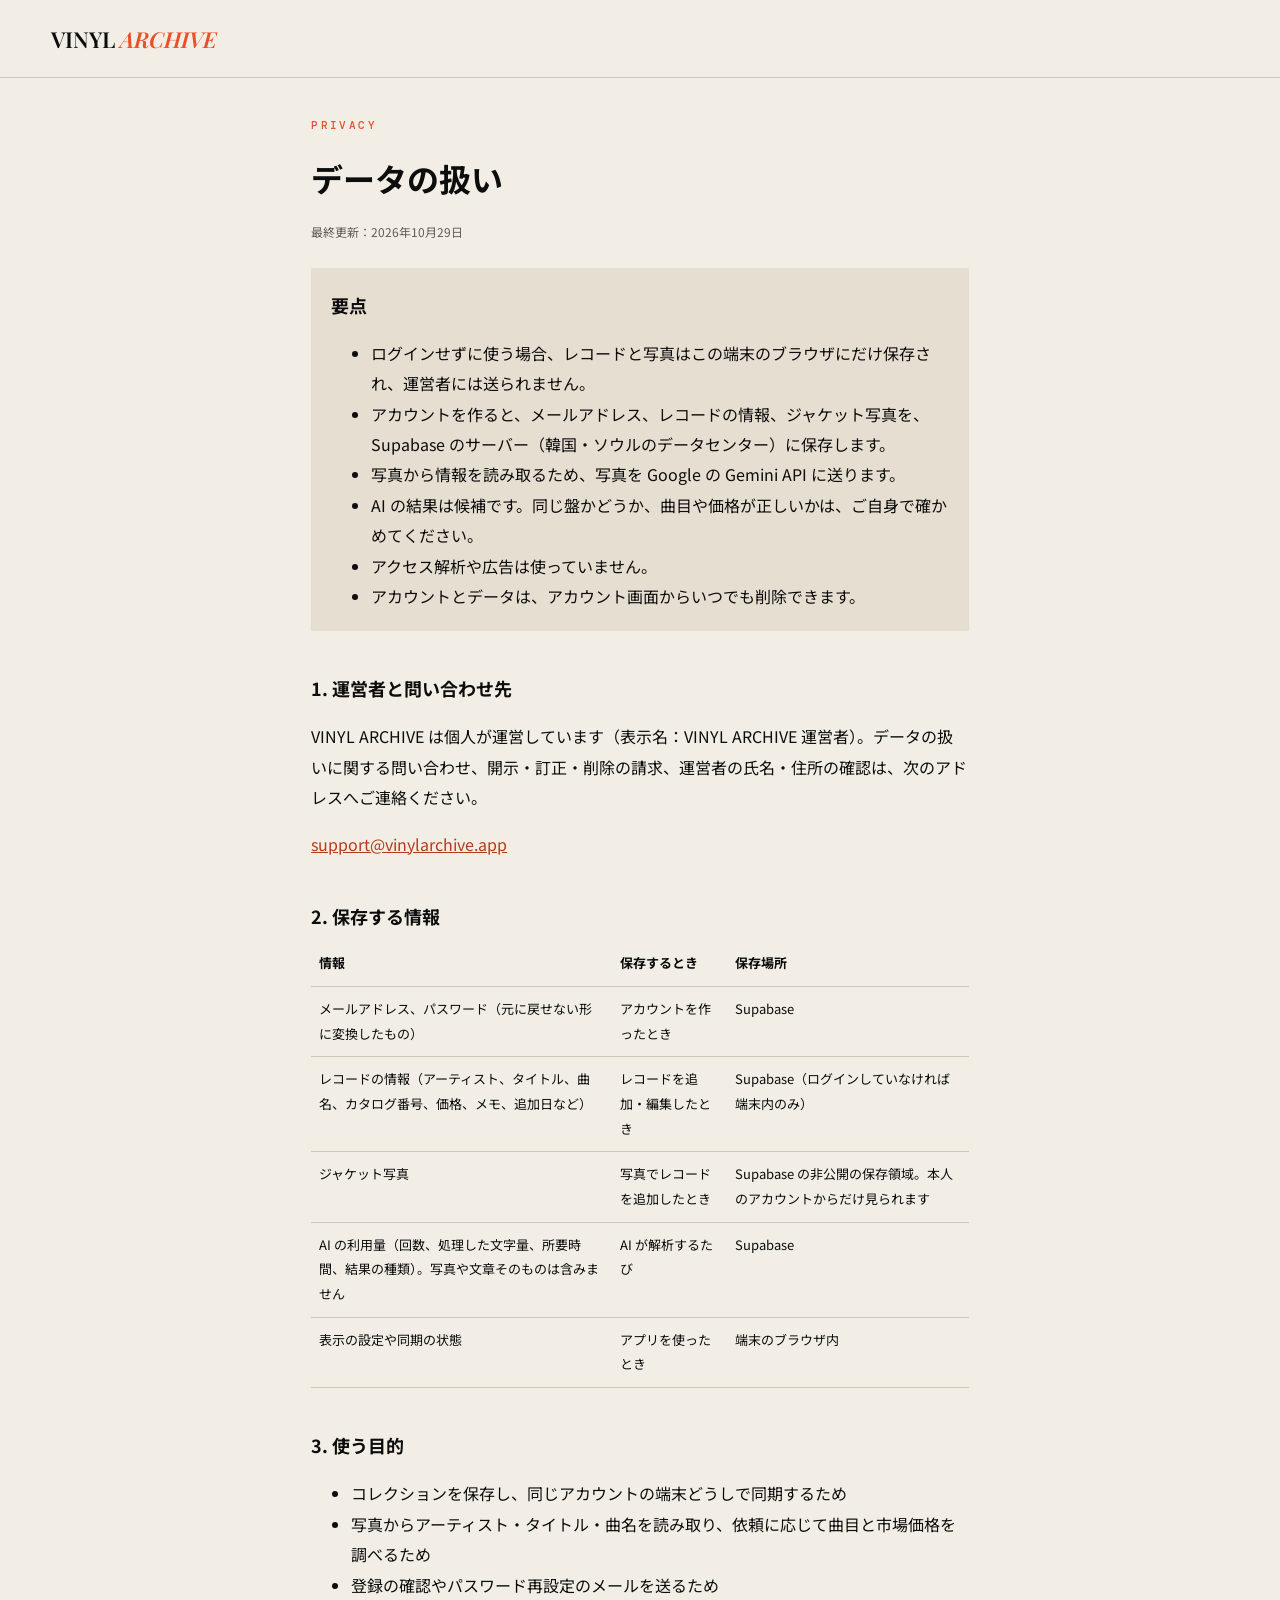
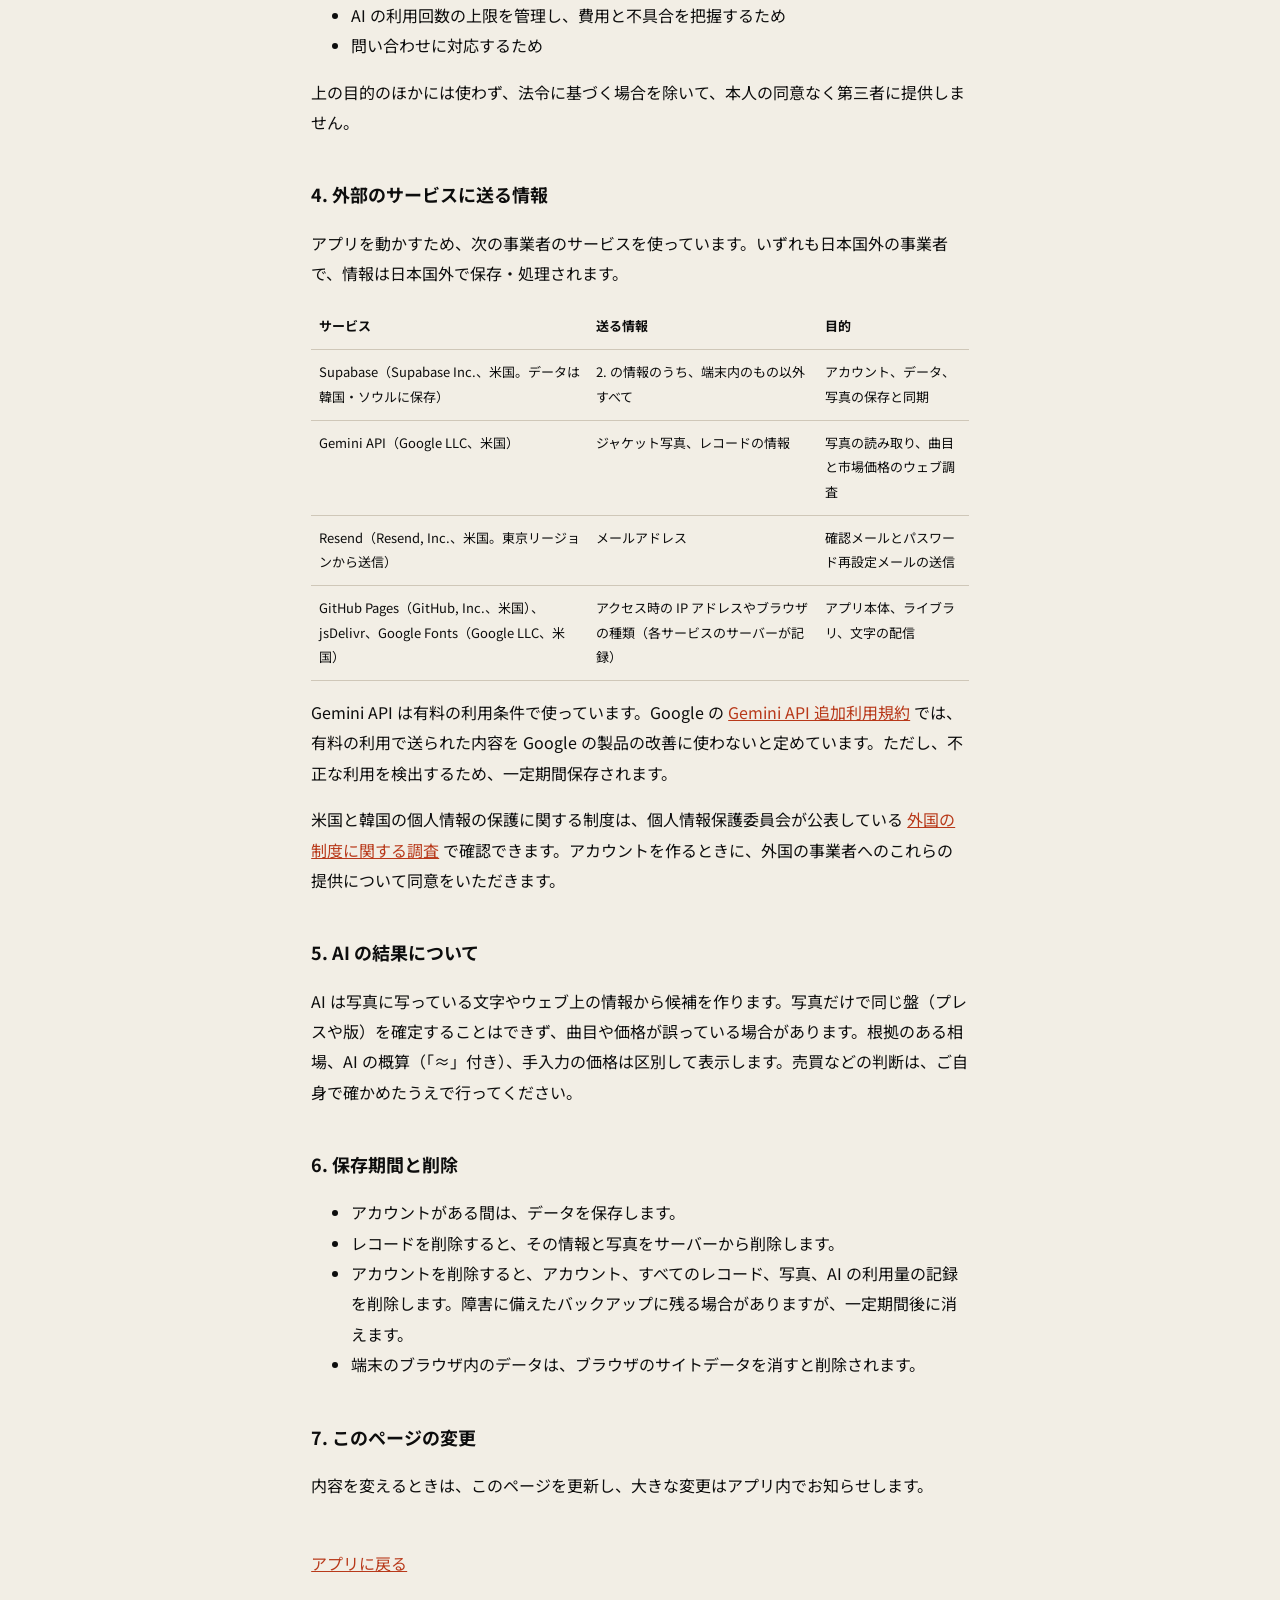
==== privacy.html @ a981f34a "データの扱いのページと、登録時の同意欄を追加（R3） - privacy.html：保存する情報、目的、外部サービス（Supabase＝ソウル、   Gemini API、Resend、GitHub " ====
<!doctype html>
<html lang="ja">
  <head>
    <meta charset="utf-8" />
    <meta name="viewport" content="width=device-width,initial-scale=1" />
    <meta name="theme-color" content="#0c0c0c" />
    <title>データの扱い | VINYL ARCHIVE</title>
    <meta name="description" content="VINYL ARCHIVE が保存・送信するデータと、その目的・送信先・削除方法の説明。" />
    <link rel="preconnect" href="https://fonts.googleapis.com" />
    <link rel="preconnect" href="https://fonts.gstatic.com" crossorigin />
    <link
      href="https://fonts.googleapis.com/css2?family=DM+Mono:wght@300;400;500&family=Noto+Sans+JP:wght@400;500;700&family=Playfair+Display:ital,wght@0,600;1,500&display=swap"
      rel="stylesheet"
    />
    <link rel="stylesheet" href="styles.css" />
  </head>
  <body>
    <header class="topbar">
      <a class="brand" href="./">VINYL<span>ARCHIVE</span></a>
    </header>
    <main class="doc-page">
      <p class="eyebrow">PRIVACY</p>
      <h1>データの扱い</h1>
      <p class="doc-updated">最終更新：2026年10月29日</p>

      <section class="doc-summary" aria-label="要点">
        <h2>要点</h2>
        <ul>
          <li>ログインせずに使う場合、レコードと写真はこの端末のブラウザにだけ保存され、運営者には送られません。</li>
          <li>アカウントを作ると、メールアドレス、レコードの情報、ジャケット写真を、Supabase のサーバー（韓国・ソウルのデータセンター）に保存します。</li>
          <li>写真から情報を読み取るため、写真を Google の Gemini API に送ります。</li>
          <li>AI の結果は候補です。同じ盤かどうか、曲目や価格が正しいかは、ご自身で確かめてください。</li>
          <li>アクセス解析や広告は使っていません。</li>
          <li>アカウントとデータは、アカウント画面からいつでも削除できます。</li>
        </ul>
      </section>

      <h2>1. 運営者と問い合わせ先</h2>
      <p>
        VINYL ARCHIVE は個人が運営しています（表示名：VINYL ARCHIVE 運営者）。データの扱いに関する問い合わせ、開示・訂正・削除の請求、運営者の氏名・住所の確認は、次のアドレスへご連絡ください。
      </p>
      <p><a href="mailto:support@vinylarchive.app">support@vinylarchive.app</a></p>

      <h2>2. 保存する情報</h2>
      <div class="doc-table">
        <table>
          <thead>
            <tr><th scope="col">情報</th><th scope="col">保存するとき</th><th scope="col">保存場所</th></tr>
          </thead>
          <tbody>
            <tr><td>メールアドレス、パスワード（元に戻せない形に変換したもの）</td><td>アカウントを作ったとき</td><td>Supabase</td></tr>
            <tr><td>レコードの情報（アーティスト、タイトル、曲名、カタログ番号、価格、メモ、追加日など）</td><td>レコードを追加・編集したとき</td><td>Supabase（ログインしていなければ端末内のみ）</td></tr>
            <tr><td>ジャケット写真</td><td>写真でレコードを追加したとき</td><td>Supabase の非公開の保存領域。本人のアカウントからだけ見られます</td></tr>
            <tr><td>AI の利用量（回数、処理した文字量、所要時間、結果の種類）。写真や文章そのものは含みません</td><td>AI が解析するたび</td><td>Supabase</td></tr>
            <tr><td>表示の設定や同期の状態</td><td>アプリを使ったとき</td><td>端末のブラウザ内</td></tr>
          </tbody>
        </table>
      </div>

      <h2>3. 使う目的</h2>
      <ul>
        <li>コレクションを保存し、同じアカウントの端末どうしで同期するため</li>
        <li>写真からアーティスト・タイトル・曲名を読み取り、依頼に応じて曲目と市場価格を調べるため</li>
        <li>登録の確認やパスワード再設定のメールを送るため</li>
        <li>AI の利用回数の上限を管理し、費用と不具合を把握するため</li>
        <li>問い合わせに対応するため</li>
      </ul>
      <p>上の目的のほかには使わず、法令に基づく場合を除いて、本人の同意なく第三者に提供しません。</p>

      <h2>4. 外部のサービスに送る情報</h2>
      <p>アプリを動かすため、次の事業者のサービスを使っています。いずれも日本国外の事業者で、情報は日本国外で保存・処理されます。</p>
      <div class="doc-table">
        <table>
          <thead>
            <tr><th scope="col">サービス</th><th scope="col">送る情報</th><th scope="col">目的</th></tr>
          </thead>
          <tbody>
            <tr><td>Supabase（Supabase Inc.、米国。データは韓国・ソウルに保存）</td><td>2. の情報のうち、端末内のもの以外すべて</td><td>アカウント、データ、写真の保存と同期</td></tr>
            <tr><td>Gemini API（Google LLC、米国）</td><td>ジャケット写真、レコードの情報</td><td>写真の読み取り、曲目と市場価格のウェブ調査</td></tr>
            <tr><td>Resend（Resend, Inc.、米国。東京リージョンから送信）</td><td>メールアドレス</td><td>確認メールとパスワード再設定メールの送信</td></tr>
            <tr><td>GitHub Pages（GitHub, Inc.、米国）、jsDelivr、Google Fonts（Google LLC、米国）</td><td>アクセス時の IP アドレスやブラウザの種類（各サービスのサーバーが記録）</td><td>アプリ本体、ライブラリ、文字の配信</td></tr>
          </tbody>
        </table>
      </div>
      <p>
        Gemini API は有料の利用条件で使っています。Google の
        <a href="https://ai.google.dev/gemini-api/terms" target="_blank" rel="noopener">Gemini API 追加利用規約</a>
        では、有料の利用で送られた内容を Google の製品の改善に使わないと定めています。ただし、不正な利用を検出するため、一定期間保存されます。
      </p>
      <p>
        米国と韓国の個人情報の保護に関する制度は、個人情報保護委員会が公表している
        <a href="https://www.ppc.go.jp/" target="_blank" rel="noopener">外国の制度に関する調査</a>
        で確認できます。アカウントを作るときに、外国の事業者へのこれらの提供について同意をいただきます。
      </p>

      <h2>5. AI の結果について</h2>
      <p>
        AI は写真に写っている文字やウェブ上の情報から候補を作ります。写真だけで同じ盤（プレスや版）を確定することはできず、曲目や価格が誤っている場合があります。根拠のある相場、AI の概算（「≈」付き）、手入力の価格は区別して表示します。売買などの判断は、ご自身で確かめたうえで行ってください。
      </p>

      <h2>6. 保存期間と削除</h2>
      <ul>
        <li>アカウントがある間は、データを保存します。</li>
        <li>レコードを削除すると、その情報と写真をサーバーから削除します。</li>
        <li>アカウントを削除すると、アカウント、すべてのレコード、写真、AI の利用量の記録を削除します。障害に備えたバックアップに残る場合がありますが、一定期間後に消えます。</li>
        <li>端末のブラウザ内のデータは、ブラウザのサイトデータを消すと削除されます。</li>
      </ul>

      <h2>7. このページの変更</h2>
      <p>内容を変えるときは、このページを更新し、大きな変更はアプリ内でお知らせします。</p>

      <p class="doc-back"><a href="./">アプリに戻る</a></p>
    </main>
  </body>
</html>
---- styles.css ----
/* ---- Layout, header, collection grid, dialogs ---- */
:root {
  --ink: #0d0d0d;
  --paper: #f2eee5;
  --cream: #e6dfd1;
  --orange: #e94f28;
  --muted: #635e55;
  --line: #cfc7b8;
  --green: #1f6b50;
  /* Status colors: orange text is darkened to stay readable on paper. */
  --orange-ink: #b8391a;
  --red: #a3261b;
}
* {
  box-sizing: border-box;
}
html {
  scroll-behavior: smooth;
}
/* Keyboard focus is always visible; text inputs show it with their underline instead. */
:focus-visible {
  outline: 2px solid var(--orange);
  outline-offset: 2px;
}
body {
  margin: 0;
  background: var(--paper);
  color: var(--ink);
  font-family: "Noto Sans JP",sans-serif;
}
.topbar {
  height: 78px;
  border-bottom: 1px solid var(--line);
  display: flex;
  align-items: center;
  justify-content: space-between;
  padding: 0 4vw;
  position: sticky;
  top: 0;
  background: rgba(242,238,229,.94);
  backdrop-filter: blur(12px);
  z-index: 10;
}
.brand {
  color: var(--ink);
  text-decoration: none;
  font: 600 22px "Playfair Display";
}
.brand span {
  font-style: italic;
  color: var(--orange);
  margin-left: 5px;
}
.top-actions {
  display: flex;
  gap: 10px;
}
.icon-btn,
.add-btn,
.secondary {
  border: 0;
  cursor: pointer;
}
.icon-btn {
  width: 40px;
  background: transparent;
  border: 1px solid var(--line);
}
.add-btn {
  background: var(--ink);
  color: #fff;
  padding: 13px 18px;
  font: 500 12px "DM Mono";
  letter-spacing: .04em;
}
.add-btn:hover {
  background: var(--orange);
}
main {
  max-width: 1440px;
  margin: auto;
  padding: 0 4vw 80px;
}
.eyebrow {
  font: 500 11px "DM Mono";
  letter-spacing: .22em;
  color: var(--orange);
  margin: 0 0 16px;
}
.stats {
  display: grid;
  grid-template-columns: repeat(4,1fr);
  border-bottom: 1px solid var(--line);
  padding-top: 24px;
}
.stat {
  padding: 28px 22px;
  border-right: 1px solid var(--line);
}
.stat:last-child {
  border: 0;
}
.stat strong {
  font: 600 28px "Playfair Display";
  display: block;
}
.stat-action {
  display: block;
  margin-top: 12px;
  padding: 8px 12px;
  border: 1px solid var(--orange);
  background: transparent;
  color: var(--ink);
  font: 500 12px "Noto Sans JP";
  cursor: pointer;
}
.stat-action:hover {
  background: var(--orange);
  color: #fff;
}
.stat-progress {
  display: block;
  margin-top: 12px;
  color: var(--orange);
  font: 500 11px "DM Mono";
}
.stat span {
  font: 11px "DM Mono";
  letter-spacing: .12em;
  color: var(--muted);
}
section {
  padding-top: 60px;
}
.section-head {
  display: flex;
  justify-content: space-between;
  align-items: end;
  margin-bottom: 24px;
}
.section-head h2 {
  font: 600 36px "Playfair Display";
  margin: 0;
}
.tools {
  display: flex;
  gap: 10px;
}
.search {
  display: flex;
  gap: 8px;
  align-items: center;
  border-bottom: 1px solid var(--ink);
  padding: 9px 4px;
}
.search input {
  border: 0;
  background: transparent;
  outline: 0;
  width: 240px;
  font-family: inherit;
}
select {
  font-family: inherit;
}
.tools select,
.sort-direction {
  background: transparent;
  border: 1px solid var(--line);
  padding: 8px;
}
.sort-direction {
  color: var(--ink);
  font: 12px "Noto Sans JP";
  white-space: nowrap;
  cursor: pointer;
}
.genre-row {
  display: flex;
  gap: 8px;
  flex-wrap: wrap;
  margin-bottom: 25px;
}
.chip {
  border: 1px solid var(--line);
  background: transparent;
  padding: 7px 12px;
  border-radius: 20px;
  font: 11px "DM Mono";
  cursor: pointer;
}
.chip.active {
  background: var(--orange);
  border-color: var(--orange);
  color: #fff;
}
.grid {
  display: grid;
  grid-template-columns: repeat(4,1fr);
  gap: 28px 18px;
}
.card {
  cursor: pointer;
}
.cover {
  aspect-ratio: 1;
  background: #ddd;
  overflow: hidden;
  position: relative;
}
.cover img {
  width: 100%;
  height: 100%;
  object-fit: cover;
  display: block;
  transition: .3s;
}
.card:hover .cover img {
  transform: scale(1.025);
}
.condition {
  position: absolute;
  right: 8px;
  top: 8px;
  background: var(--paper);
  font: 11px "DM Mono";
  padding: 5px 7px;
}
.card-meta {
  padding: 12px 1px;
}
.card-meta h3 {
  font: 600 20px "Playfair Display";
  margin: 2px 0 4px;
}
.card-meta p {
  font-size: 12px;
  color: var(--muted);
  margin: 0;
}
.price-row {
  display: flex;
  justify-content: space-between;
  margin-top: 12px;
  padding-top: 10px;
  border-top: 1px solid var(--line);
  font: 11px "DM Mono";
}
.price-row b {
  color: var(--ink);
}
.empty {
  text-align: center;
  padding: 80px 20px;
  border: 1px dashed var(--line);
}
.empty-disc {
  width: 70px;
  height: 70px;
  border-radius: 50%;
  background: #171717;
  margin: auto;
  box-shadow: inset 0 0 0 26px #292929;
}
.hidden {
  display: none!important;
}
/* A name the AI has not read yet, or could not find. */
.unknown-name {
  color: var(--muted);
}
dialog {
  border: 0;
  padding: 0;
  background: var(--paper);
  color: var(--ink);
  width: min(760px,94vw);
  max-height: 92vh;
  box-shadow: 0 30px 100px #0008;
}
dialog::backdrop {
  background: #15120dcc;
  backdrop-filter: blur(4px);
}
dialog form,
#detailContent {
  padding: 30px;
}
.dialog-head {
  display: flex;
  justify-content: space-between;
}
.dialog-head h2 {
  font: 600 34px "Playfair Display";
  margin: 0;
}
.close {
  border: 0;
  background: none;
  font-size: 30px;
  cursor: pointer;
}
.upload-zone {
  height: 210px;
  border: 1px dashed #aaa;
  margin: 25px 0 12px;
  display: grid;
  place-items: center;
  cursor: pointer;
  overflow: hidden;
}
.upload-zone img {
  width: 100%;
  height: 100%;
  object-fit: contain;
  display: none;
}
.upload-zone.has-image img {
  display: block;
}
.upload-zone.has-image #uploadPrompt {
  display: none;
}
#uploadPrompt {
  text-align: center;
  display: grid;
  gap: 6px;
}
.camera {
  font-size: 28px;
}
#uploadPrompt span {
  font-size: 11px;
  color: var(--muted);
}
.fields {
  display: grid;
  grid-template-columns: 1fr 1fr;
  gap: 15px;
  margin: 20px 0;
}
form label {
  font: 11px "DM Mono";
  letter-spacing: .05em;
  display: grid;
  gap: 7px;
}
form input,
form select,
form textarea {
  width: 100%;
  border: 0;
  border-bottom: 1px solid var(--line);
  background: transparent;
  padding: 9px 2px;
  font: 14px "Noto Sans JP";
  outline: 0;
}
form input:focus,
form textarea:focus {
  border-color: var(--orange);
}
.search:focus-within {
  border-bottom-color: var(--orange);
}
.dialog-actions {
  display: flex;
  justify-content: flex-end;
  gap: 10px;
  margin-top: 20px;
}
.secondary {
  background: transparent;
  border: 1px solid var(--line);
  padding: 12px 18px;
}
.toast {
  position: fixed;
  right: 25px;
  bottom: 25px;
  background: var(--ink);
  color: #fff;
  padding: 13px 18px;
  font-size: 12px;
  transform: translateY(90px);
  transition: .25s;
  z-index: 50;
}
.toast button {
  margin-left: 16px;
  padding: 0;
  border: 0;
  background: none;
  color: #fff;
  font: 700 12px "Noto Sans JP";
  text-decoration: underline;
  text-underline-offset: 3px;
  cursor: pointer;
}
.toast.show {
  transform: translateY(0);
}
.detail-grid {
  display: grid;
  grid-template-columns: 1fr 1.2fr;
  gap: 28px;
}
.detail-grid img {
  width: 100%;
  aspect-ratio: 1;
  object-fit: cover;
}
.detail-grid h2 {
  font: 600 38px/1 "Playfair Display";
  margin: 8px 0;
}
.detail-grid h3 {
  font-size: 13px;
  font-weight: 400;
  color: var(--muted);
}
.detail-data {
  display: grid;
  grid-template-columns: 1fr 1fr;
  margin-top: 24px;
}
.detail-data div {
  border-top: 1px solid var(--line);
  padding: 12px 0;
}
.detail-data span {
  font: 11px "DM Mono";
  color: var(--muted);
  display: block;
}
.delete-btn {
  color: #a22;
  border: 0;
  background: none;
  text-decoration: underline;
  cursor: pointer;
  margin-top: 22px;
}
@media (max-width:900px) {
  .stats {
    grid-template-columns: 1fr 1fr;
  }
  .grid {
    grid-template-columns: repeat(2,1fr);
  }
  .section-head {
    align-items: start;
    gap: 20px;
  }
  .tools {
    flex-direction: column;
  }
}
@media (max-width:560px) {
  .add-label-long {
    display: none;
  }
  .topbar {
    padding: 0 18px;
  }
  .icon-btn {
    display: none;
  }
  .add-btn {
    padding: 12px;
  }
  .brand {
    font-size: 18px;
  }
  main {
    padding: 0 18px 60px;
  }
  .stats {
    margin: 0 -18px;
  }
  .stat {
    padding: 20px 18px;
  }
  .grid {
    grid-template-columns: 1fr 1fr;
    gap: 18px 10px;
  }
  .card-meta h3 {
    font-size: 17px;
  }
  .section-head {
    display: block;
  }
  .tools {
    margin-top: 18px;
  }
  .search input {
    width: 100%;
  }
  .search {
    width: 100%;
  }
  .fields,
  .detail-grid {
    grid-template-columns: 1fr;
  }
  dialog form,
  #detailContent {
    padding: 22px;
  }
}
.detail-head-actions {
  display: flex;
  align-items: center;
  gap: 12px;
}
.edit-btn {
  padding: 8px 16px;
  font: 500 11px "DM Mono";
  letter-spacing: .06em;
}
.edit-btn:disabled {
  opacity: .4;
  cursor: not-allowed;
}
.detail-edit {
  padding: 0!important;
}
.detail-edit .fields {
  margin-top: 0;
}
.detail-edit textarea {
  resize: vertical;
}
.detail-edit-error {
  color: var(--red);
  font-size: 12px;
  min-height: 1em;
  margin: 10px 0 0;
}
/* Prices: recorded = ink, AI estimate = needs checking (orange), none = muted. */
.price-row b.price-estimate,
.price-estimate {
  color: var(--orange-ink);
}
.price-row b.price-none,
.price-none {
  color: var(--muted);
  font-weight: 400;
}

/* ---- AI sources and re-analysis button ---- */
.ai-sources {
  margin-top: 18px;
  padding: 12px 14px;
  background: var(--cream);
  font-size: 11px;
}
.ai-sources > span {
  font: 11px "DM Mono";
  letter-spacing: .06em;
  color: var(--muted);
}
.ai-sources ul {
  display: grid;
  gap: 7px;
  margin: 9px 0 0;
  padding-left: 17px;
}
.ai-sources a {
  color: var(--ink);
  overflow-wrap: anywhere;
}
.ai-retry {
  width: 100%;
  margin-top: 12px;
  padding: 11px 14px;
  border: 1px solid var(--orange);
  background: transparent;
  color: var(--ink);
  font: 11px "Noto Sans JP";
  cursor: pointer;
}
.ai-retry:hover {
  background: var(--orange);
  color: #fff;
}

/* ---- Stats, added dates, market research notes ---- */
.stats {
  grid-template-columns: repeat(3, 1fr);
}

.record-added {
  color: var(--muted);
  font-size: 11px;
  margin: 10px 0 0;
}

.record-added time {
  color: var(--ink);
}

.added-date {
  color: var(--muted);
  display: block;
  font: 11px "DM Mono";
  margin-top: 8px;
}

.market-research {
  background: var(--cream);
  margin-top: 18px;
  padding: 14px;
}

.market-research > span {
  font: 500 11px "DM Mono";
  letter-spacing: .08em;
}

.market-research p {
  color: var(--muted);
  font-size: 11px;
  line-height: 1.7;
  margin: 6px 0;
}

.market-research small {
  color: var(--muted);
  font: 11px "DM Mono";
}

@media (max-width: 900px) {
  .stats {
    grid-template-columns: repeat(2, 1fr);
  }
}

/* ---- Camera capture ---- */
.camera-panel {
  display: none;
  background: #080808;
  margin: 25px 0 12px;
  position: relative;
  overflow: hidden;
}
.camera-panel.active {
  display: block;
}
.camera-panel video {
  display: block;
  width: 100%;
  height: min(58vh, 520px);
  object-fit: cover;
  transition:
    transform 0.16s ease,
    filter 0.16s ease;
}
.camera-panel.just-captured video {
  transform: scale(0.985);
  filter: brightness(0.84);
}
.camera-controls {
  align-items: center;
  bottom: 0;
  display: flex;
  justify-content: center;
  gap: 28px;
  padding: 18px;
  position: absolute;
  width: 100%;
  background: linear-gradient(transparent, #000b);
  z-index: 4;
}
.camera-controls .secondary {
  color: #fff;
  border-color: #fff6;
}
.shutter {
  background: #fff;
  border: 5px solid #fff;
  border-radius: 50%;
  box-shadow: inset 0 0 0 3px #111;
  height: 62px;
  width: 62px;
  transition:
    transform 0.12s ease,
    box-shadow 0.12s ease;
}
.shutter:active,
.shutter.pressed {
  transform: scale(0.84);
  box-shadow:
    inset 0 0 0 7px #111,
    0 0 0 8px #ffffff35;
}
.camera-flash {
  position: absolute;
  inset: 0;
  background: #fff;
  opacity: 0;
  pointer-events: none;
  z-index: 6;
}
.camera-flash.active {
  animation: camera-flash 0.42s ease-out;
}
.shot-confirmation {
  align-items: center;
  background: #000b;
  border-radius: 24px;
  color: #fff;
  display: flex;
  gap: 8px;
  left: 50%;
  opacity: 0;
  padding: 8px 13px;
  pointer-events: none;
  position: absolute;
  top: 14px;
  transform: translate(-50%, -10px) scale(0.9);
  z-index: 7;
}
.shot-confirmation span {
  background: #fff;
  border-radius: 50%;
  color: #111;
  display: grid;
  height: 20px;
  place-items: center;
  width: 20px;
}
.shot-confirmation b {
  font: 500 11px "Noto Sans JP";
  white-space: nowrap;
}
.shot-confirmation.active {
  animation: shot-confirm 0.62s ease;
}
.last-shot {
  bottom: 18px;
  height: 58px;
  opacity: 0;
  overflow: hidden;
  pointer-events: none;
  position: absolute;
  right: 16px;
  transform: translateY(12px) scale(0.82);
  width: 58px;
  z-index: 5;
  border: 2px solid #fff;
  box-shadow: 0 5px 16px #0009;
}
.last-shot img {
  height: 100%;
  object-fit: cover;
  width: 100%;
}
.last-shot.active {
  opacity: 1;
  transform: none;
  transition:
    opacity 0.18s ease,
    transform 0.22s cubic-bezier(0.2, 0.9, 0.3, 1.3);
}
.capture-status {
  display: none;
}
.capture-status.active {
  display: block;
  position: absolute;
  right: 14px;
  top: 14px;
  z-index: 5;
  background: #000c;
  color: #fff;
  padding: 8px 11px;
  border-radius: 20px;
  font: 500 11px "DM Mono";
}
.capture-status.count-pop {
  animation: count-pop 0.48s cubic-bezier(0.2, 0.9, 0.3, 1.45);
}
.batch-camera-active .add-tabs,
.batch-camera-active .quick-capture {
  display: none !important;
}
.batch-camera-active .camera-panel {
  margin-bottom: 0;
}
.photo-actions {
  display: flex;
  gap: 8px;
  justify-content: center;
  margin-top: 8px;
}
.photo-actions button {
  border: 1px solid var(--ink);
  background: transparent;
  font: 11px "DM Mono";
  padding: 9px 12px;
  cursor: pointer;
}
.photo-actions button:first-child {
  background: var(--ink);
  color: #fff;
}
.upload-zone #uploadPrompt small {
  color: var(--muted);
  font-size: 11px;
  margin-top: 4px;
}
@keyframes camera-flash {
  0% {
    opacity: 0.94;
  }
  26% {
    opacity: 0.64;
  }
  100% {
    opacity: 0;
  }
}
@keyframes shot-confirm {
  0% {
    opacity: 0;
    transform: translate(-50%, -10px) scale(0.9);
  }
  22%,
  72% {
    opacity: 1;
    transform: translate(-50%, 0) scale(1);
  }
  100% {
    opacity: 0;
    transform: translate(-50%, 2px) scale(0.98);
  }
}
@keyframes count-pop {
  0% {
    transform: scale(0.82);
  }
  55% {
    transform: scale(1.16);
    background: var(--orange);
  }
  100% {
    transform: scale(1);
  }
}
@media (prefers-reduced-motion: reduce) {
  .camera-panel video,
  .shutter,
  .last-shot {
    transition: none;
  }
  .camera-flash.active,
  .shot-confirmation.active,
  .capture-status.count-pop {
    animation-duration: 0.01ms;
  }
}
@media (max-width: 560px) {
  .camera-panel {
    margin: 15px -22px 12px;
  }
  .camera-panel video {
    height: 62vh;
  }
  .last-shot {
    bottom: 20px;
    right: 14px;
  }
}

/* ---- List view and record table ---- */
.view-switch {
  border: 1px solid var(--line);
  display: flex;
}
.view-switch button {
  background: transparent;
  border: 0;
  color: var(--muted);
  cursor: pointer;
  font-size: 18px;
  line-height: 1;
  padding: 7px 10px;
}
.view-switch button.active {
  background: var(--ink);
  color: #fff;
}
.grid.list-view {
  display: block;
}
.grid.list-view .card {
  align-items: center;
  border-top: 1px solid var(--line);
  display: grid;
  gap: 18px;
  grid-template-columns: 92px 1fr;
  padding: 12px 0;
}
.grid.list-view .cover {
  height: 92px;
  width: 92px;
}
.grid.list-view .card-meta {
  display: grid;
  grid-template-columns: 1fr 1.2fr 220px;
  align-items: center;
  gap: 20px;
  padding: 0;
}
.grid.list-view .card-meta h3 {
  grid-column: 2;
  grid-row: 1;
  margin: 0;
}
.grid.list-view .card-meta > p {
  grid-column: 1;
  grid-row: 1;
}
.grid.list-view .price-row {
  border: 0;
  grid-column: 3;
  grid-row: 1;
  margin: 0;
  padding: 0;
}
.grid.list-view .condition {
  font-size: 11px;
}
.list-view .card:hover {
  background: #e9e3d7;
}
@media (max-width:900px) {
  .view-switch {
    align-self: flex-start;
  }
  .grid.list-view .card-meta {
    grid-template-columns: 1fr 120px;
  }
  .grid.list-view .card-meta > p {
    grid-column: 1;
  }
  .grid.list-view .card-meta h3 {
    grid-column: 1;
    grid-row: 2;
  }
  .grid.list-view .price-row {
    grid-column: 2;
    grid-row: 1/3;
    display: grid;
    gap: 5px;
    text-align: right;
  }
}
@media (max-width:560px) {
  .tools {
    display: grid;
    grid-template-columns: 1fr auto auto;
  }
  .tools .search {
    grid-column: 1/-1;
  }
  .tools select {
    min-width: 0;
  }
  .grid.list-view .card {
    grid-template-columns: 72px 1fr;
  }
  .grid.list-view .cover {
    height: 72px;
    width: 72px;
  }
  .grid.list-view .card-meta {
    display: block;
  }
  .grid.list-view .card-meta h3 {
    font-size: 16px;
    margin: 3px 0;
  }
  .grid.list-view .price-row {
    display: flex;
  }
  .grid.list-view .condition {
    display: none;
  }
}
.filter-bar {
  display: flex;
  align-items: center;
  gap: 12px;
  flex-wrap: wrap;
  margin: -10px 0 22px;
  font-size: 11px;
  color: var(--muted);
}
.filter-bar label {
  display: flex;
  align-items: center;
  gap: 8px;
}
.filter-bar select {
  max-width: 220px;
  padding: 7px 8px;
  border: 1px solid var(--line);
  background: transparent;
  color: var(--ink);
  font: 12px "Noto Sans JP";
}
#resultCount {
  margin-left: auto;
  font: 11px "DM Mono";
}
#clearFilters {
  padding: 0;
  border: 0;
  background: none;
  color: var(--ink);
  font: 11px "Noto Sans JP";
  text-decoration: underline;
  text-underline-offset: 3px;
  cursor: pointer;
}
#clearFilters[hidden] {
  display: none;
}
@media (max-width: 560px) {
  .filter-bar label {
    flex: 1;
    min-width: 0;
  }
  .filter-bar select {
    flex: 1;
    min-width: 0;
    max-width: none;
  }
}
.grid.list-view .added-date {
  grid-column: 1;
  grid-row: 2;
  color: var(--muted);
  font-size: 11px;
}
.grid.list-view {
  display: block;
  overflow: visible;
}
.record-table-scroll {
  border: 1px solid var(--line);
  overflow-x: auto;
  background: var(--paper);
  -webkit-overflow-scrolling: touch;
}
.record-table {
  border-collapse: collapse;
  min-width: 1080px;
  text-align: left;
  width: 100%;
  font-size: 13px;
}
.record-table th,
.record-table td {
  border-bottom: 1px solid var(--line);
  padding: 10px 12px;
  white-space: nowrap;
}
.record-table th {
  background: var(--cream);
  font-weight: 500;
  position: sticky;
  top: 0;
  z-index: 1;
}
.record-table th button {
  appearance: none;
  background: none;
  border: 0;
  color: var(--ink);
  cursor: pointer;
  font: 600 12px "Noto Sans JP";
  padding: 4px 2px;
  text-align: left;
  width: 100%;
}
.record-table th button:hover,
.record-table th button.sorted {
  color: var(--orange);
}
.record-table th button:focus-visible {
  outline: 2px solid var(--orange);
  outline-offset: 2px;
}
.record-table .cover-heading {
  width: 116px;
}
.record-table tbody tr {
  cursor: pointer;
  transition: background .15s;
}
.record-table tbody tr:nth-child(even) {
  background: #ebe6dc;
}
.record-table tbody tr:hover,
.record-table tbody tr:focus {
  background: #e1d9ca;
}
.record-table .record-table-cover {
  padding: 7px 11px;
  width: 116px;
}
.record-table-cover img {
  display: block;
  height: 92px;
  object-fit: cover;
  width: 92px;
}
.record-table-title {
  max-width: 260px;
  overflow: hidden;
  text-overflow: ellipsis;
}
.record-table-title strong {
  display: block;
  max-width: 260px;
  overflow: hidden;
  text-overflow: ellipsis;
}
.record-table-title .ai-status {
  margin-top: 4px;
}
.record-table .table-no-results {
  color: var(--muted);
  padding: 28px;
  text-align: center;
}
.listen-links .listen-apple {
  order: -1;
}
@media (max-width:560px) {
  .record-table-cover img {
    height: 72px;
    width: 72px;
  }
  .record-table .cover-heading,
  .record-table .record-table-cover {
    width: 94px;
  }
  .record-table .record-table-cover {
    padding: 7px 10px;
  }
  .record-table {
    min-width: 980px;
  }
}

/* ---- Track lists and listen links ---- */
.side-field {
  border-left: 3px solid var(--ink);
  padding-left: 10px;
}
.side-b {
  border-color: var(--orange);
}
.mini-tracklist {
  border-top: 1px solid var(--line);
  display: grid;
  gap: 3px;
  margin-top: 9px;
  padding-top: 8px;
}
.mini-tracklist span {
  align-items: center;
  color: var(--muted);
  display: flex;
  font-size: 11px;
  gap: 7px;
  overflow: hidden;
  text-overflow: ellipsis;
  white-space: nowrap;
}
.mini-tracklist b {
  background: var(--ink);
  color: #fff;
  display: grid;
  font: 11px "DM Mono";
  height: 17px;
  place-items: center;
  width: 17px;
}
.mini-tracklist span + span b {
  background: var(--orange);
}
.tracklist {
  border-bottom: 1px solid var(--line);
  border-top: 1px solid var(--line);
  margin-top: 20px;
  padding: 16px 0;
}
.tracklist .eyebrow {
  margin-bottom: 8px;
}
.track-row {
  align-items: center;
  display: grid;
  gap: 10px;
  grid-template-columns: 26px 1fr;
  padding: 9px 0;
}
.track-row > b {
  background: var(--ink);
  color: #fff;
  display: grid;
  font: 11px "DM Mono";
  height: 24px;
  place-items: center;
  width: 24px;
}
.track-row:nth-of-type(3) > b {
  background: var(--orange);
}
.track-row > span {
  font: 500 14px "Noto Sans JP";
}
.listen-links {
  display: flex;
  gap: 7px;
  grid-column: 2;
  flex-wrap: wrap;
}
.listen-links a {
  border: 1px solid var(--line);
  color: var(--muted);
  font: 11px "DM Mono";
  padding: 6px 8px;
  text-decoration: none;
}
.listen-links .listen-apple {
  background: var(--ink);
  border-color: var(--ink);
  color: #fff;
  font-weight: 500;
  order: -2;
}
.empty-track {
  color: var(--muted);
}
.empty-track span {
  font-weight: 400;
}
@media (max-width: 560px) {
  .mini-tracklist {
    display: none;
  }
  .track-row {
    grid-template-columns: 26px 1fr;
  }
  .listen-links {
    flex-wrap: wrap;
  }
}

/* ---- Batch photo capture ---- */
.add-tabs {
  display: grid;
  grid-template-columns: 1fr 1fr;
  margin-top: 20px;
  border-bottom: 1px solid var(--line);
}
.add-tabs button {
  background: transparent;
  border: 0;
  border-bottom: 2px solid transparent;
  margin-bottom: -1px;
  color: var(--muted);
  cursor: pointer;
  font: 500 13px "Noto Sans JP";
  padding: 12px 8px;
}
.add-tabs button[aria-selected="true"] {
  border-bottom-color: var(--ink);
  color: var(--ink);
}
.add-tabs button:focus-visible {
  outline: 2px solid var(--orange);
  outline-offset: -2px;
}
.quick-capture[hidden],
.manual-entry[hidden] {
  display: none;
}
.manual-entry {
  padding-top: 20px;
}
.quick-capture {
  padding: 22px !important;
  margin: 20px 0 18px;
  background: var(--ink);
  color: #fff;
}
.quick-copy {
  display: grid;
  gap: 5px;
}
.quick-copy h3 {
  font: 600 32px "Playfair Display";
  margin: 0;
}
.quick-copy p {
  color: #aaa;
  font-size: 11px;
  line-height: 1.7;
  margin: 0;
}
.quick-actions {
  display: flex;
  gap: 10px;
  margin: 18px 0;
}
.quick-actions button,
.quick-actions label {
  flex: 1;
}
.quick-camera {
  border: 0;
  background: var(--orange);
  color: #fff;
  padding: 14px 16px;
  font: 500 12px "Noto Sans JP";
  cursor: pointer;
}
.quick-capture .secondary {
  color: #fff;
  border-color: #555;
}
.file-trigger {
  display: grid;
  place-items: center;
  text-align: center;
  cursor: pointer;
  font: 500 12px "Noto Sans JP";
}
.visually-hidden-file {
  position: absolute !important;
  width: 1px !important;
  height: 1px !important;
  overflow: hidden !important;
  clip: rect(0, 0, 0, 0) !important;
  white-space: nowrap !important;
}
.capture-message {
  min-height: 18px;
  color: #9bd7c1;
  font-size: 11px;
  margin: 0 0 8px;
}
.capture-message.error {
  color: #ff9d86;
}
.capture-queue {
  min-height: 112px;
  display: flex;
  gap: 10px;
  overflow-x: auto;
  padding: 12px 0;
  border-top: 1px solid #444;
  border-bottom: 1px solid #444;
}
.capture-queue > p {
  margin: auto;
  color: #777;
  font-size: 11px;
}
.queue-photo {
  position: relative;
  flex: 0 0 88px;
  height: 88px;
}
.queue-photo img {
  width: 100%;
  height: 100%;
  object-fit: cover;
}
.queue-photo button {
  position: absolute;
  right: -5px;
  top: -5px;
  width: 22px;
  height: 22px;
  border: 0;
  border-radius: 50%;
  background: var(--orange);
  color: #fff;
  cursor: pointer;
}
.queue-photo span {
  position: absolute;
  left: 5px;
  bottom: 4px;
  background: #000c;
  color: #fff;
  padding: 2px 5px;
  font: 11px "DM Mono";
}
.queue-actions {
  display: flex;
  justify-content: space-between;
  align-items: center;
  padding: 14px 0;
}
.queue-actions span {
  font: 500 12px "DM Mono";
}
.queue-actions button:disabled {
  opacity: 0.35;
  cursor: not-allowed;
}
@media (max-width: 560px) {
  .quick-capture {
    margin-left: -22px;
    margin-right: -22px;
    padding: 22px !important;
  }
  .quick-actions {
    display: grid;
  }
  .quick-copy h3 {
    font-size: 28px;
  }
  .capture-queue {
    margin-right: -22px;
  }
}

/* ---- Cloud sync, login, AI status badges ---- */
.top-actions {
  align-items: center;
}
.account-status {
  background: transparent;
  border: 0;
  color: var(--muted);
  cursor: pointer;
  font: 500 11px "DM Mono";
  padding: 10px 4px;
  text-decoration: underline;
  text-underline-offset: 3px;
}
.account-status:hover {
  color: var(--ink);
}
.sync-status {
  align-items: center;
  background: transparent;
  border: 1px solid var(--line);
  color: var(--muted);
  cursor: pointer;
  display: flex;
  font: 500 11px "DM Mono";
  gap: 7px;
  padding: 10px;
}
.sync-status i {
  background: #d28738;
  border-radius: 50%;
  height: 7px;
  width: 7px;
}
.sync-status.syncing i {
  background: #d28738;
  animation: sync-pulse 1s infinite;
}
.sync-status.synced {
  color: var(--green);
}
.sync-status.synced i {
  background: var(--green);
}
.sync-status.local {
  color: var(--muted);
}
.sync-status.local i {
  background: var(--muted);
}
.sync-status.error i,
.sync-status.required i {
  background: var(--orange);
}
.sync-dialog {
  width: min(520px, 92vw);
}
.sync-dialog::backdrop {
  background: #0d0d0df0;
}
.sync-dialog-inner {
  padding: 34px;
}
.sync-dialog-inner h2 {
  font: 600 38px/1.05 "Playfair Display";
  margin: 0 0 18px;
}
.sync-dialog-inner > p {
  color: var(--muted);
  font-size: 13px;
  line-height: 1.8;
}
.sync-dialog-inner form {
  display: grid;
  gap: 14px;
  padding: 20px 0 8px;
}
.sync-dialog-inner form[hidden] {
  display: none;
}
.sync-dialog-inner form label {
  font: 11px "DM Mono";
}
.sync-dialog-inner form label[hidden] {
  display: none;
}
.sync-dialog-inner form input {
  border: 1px solid var(--line);
  padding: 13px;
}
.sync-dialog-inner form .add-btn {
  width: 100%;
}
.auth-reset {
  background: none;
  border: 0;
  color: var(--muted);
  cursor: pointer;
  font-size: 12px;
  padding: 8px 0;
  text-decoration: underline;
  text-underline-offset: 3px;
}
.auth-switch {
  background: none;
  border: 0;
  color: var(--orange-ink);
  cursor: pointer;
  display: block;
  font-size: 13px;
  font-weight: 700;
  padding: 8px 0;
}
.auth-reset[hidden],
.auth-switch[hidden] {
  display: none;
}
.local-continue {
  background: transparent;
  border: 1px solid var(--line);
  color: var(--ink);
  cursor: pointer;
  font-size: 12px;
  margin-top: 8px;
  padding: 12px;
  width: 100%;
}
.local-continue:hover {
  border-color: var(--ink);
}
.local-only-note {
  margin-top: 8px;
}
.sync-login-message {
  min-height: 24px;
}
.account-panel {
  border-top: 1px solid var(--line);
  margin-top: 20px;
  padding-top: 18px;
}
.account-panel p {
  color: var(--muted);
  font-size: 12px;
  line-height: 1.8;
}
.account-panel strong {
  display: block;
  overflow-wrap: anywhere;
}
.account-panel .dialog-actions {
  flex-wrap: wrap;
}
.account-panel[hidden] {
  display: none;
}
.local-continue[hidden],
.local-only-note[hidden] {
  display: none;
}
.sync-dialog-inner small {
  color: var(--muted);
  display: block;
  font-size: 11px;
  line-height: 1.7;
}
@keyframes sync-pulse {
  50% {
    opacity: 0.25;
    transform: scale(0.72);
  }
}
@media (max-width: 560px) {
  .sync-status {
    padding: 9px;
  }
  .account-status {
    font-size: 11px;
    padding: 9px 2px;
  }
  .sync-status span {
    display: none;
  }
  .sync-dialog-inner {
    padding: 26px;
  }
  .sync-dialog-inner h2 {
    font-size: 32px;
  }
}
/* AI state badge: black = working, orange outline = check it, red = error. */
.ai-status {
  background: var(--ink);
  border: 1px solid var(--ink);
  color: #fff;
  display: inline-block;
  font: 500 11px "Noto Sans JP";
  line-height: 1.4;
  padding: 3px 7px;
}
.cover .ai-status {
  left: 8px;
  position: absolute;
  top: 8px;
}
.ai-status.review,
.ai-status.no_resources {
  background: var(--paper);
  border-color: var(--orange);
  color: var(--orange-ink);
}
.ai-status.error {
  background: var(--red);
  border-color: var(--red);
}
.detail-grid .ai-status {
  margin-bottom: 10px;
}
.ai-note {
  border-left: 3px solid var(--orange);
  color: var(--ink);
  font-size: 13px;
  line-height: 1.6;
  margin: 12px 0;
  padding: 2px 12px;
}
.ai-error {
  background: #fff0e9;
  border-left: 3px solid var(--red);
  color: var(--red);
  font-size: 13px;
  line-height: 1.6;
  margin: 12px 0;
  padding: 10px 12px;
  overflow-wrap: anywhere;
}
.sync-dialog-inner {
  position: relative;
}
.sync-close {
  position: absolute;
  right: 18px;
  top: 14px;
}
.sync-hint {
  align-items: center;
  background: var(--cream);
  border-bottom: 1px solid var(--line);
  display: flex;
  gap: 14px;
  padding: 10px 4vw;
}
.sync-hint p {
  flex: 1;
  font-size: 12px;
  margin: 0;
}
.sync-hint .add-btn {
  padding: 9px 14px;
}
.sync-hint .close {
  font-size: 22px;
  line-height: 1;
}
.sync-hint[hidden] {
  display: none;
}
@media (max-width: 560px) {
  .sync-hint {
    padding: 10px 18px;
  }
}

/* ---- Footer, sign-up consent and the data-handling page ---- */
.site-footer {
  border-top: 1px solid var(--line);
  display: flex;
  gap: 20px;
  margin-top: 40px;
  padding: 24px 4vw 40px;
}
.site-footer a,
.auth-consent a {
  color: var(--muted);
  font-size: 12px;
  text-underline-offset: 3px;
}
/* Overrides the dialog's text-field rules for this checkbox row. */
.sync-dialog-inner form label.auth-consent {
  align-items: flex-start;
  display: flex;
  font: 12px/1.7 "Noto Sans JP";
  gap: 8px;
  letter-spacing: 0;
}
.sync-dialog-inner form .auth-consent input {
  accent-color: var(--ink);
  flex: none;
  height: 16px;
  margin: 3px 0 0;
  padding: 0;
  width: 16px;
}
.auth-consent a {
  color: var(--ink);
  font-size: inherit;
}
.sync-dialog-inner form label.auth-consent[hidden] {
  display: none;
}
.doc-page {
  line-height: 1.9;
  margin: 0 auto;
  max-width: 760px;
  padding: 40px 4vw 80px;
}
.doc-page h1 {
  font-size: 32px;
  margin: 8px 0 0;
}
.doc-page h2 {
  font-size: 18px;
  margin: 40px 0 8px;
}
.doc-page a {
  color: var(--orange-ink);
}
.doc-updated {
  color: var(--muted);
  font-size: 12px;
}
.doc-summary {
  background: var(--cream);
  margin-top: 24px;
  padding: 4px 20px;
}
.doc-summary h2 {
  margin-top: 16px;
}
.doc-table {
  overflow-x: auto;
}
.doc-table table {
  border-collapse: collapse;
  font-size: 13px;
  min-width: 520px;
  width: 100%;
}
.doc-table th,
.doc-table td {
  border-bottom: 1px solid var(--line);
  padding: 10px 8px;
  text-align: left;
  vertical-align: top;
}
.doc-back {
  margin-top: 48px;
}
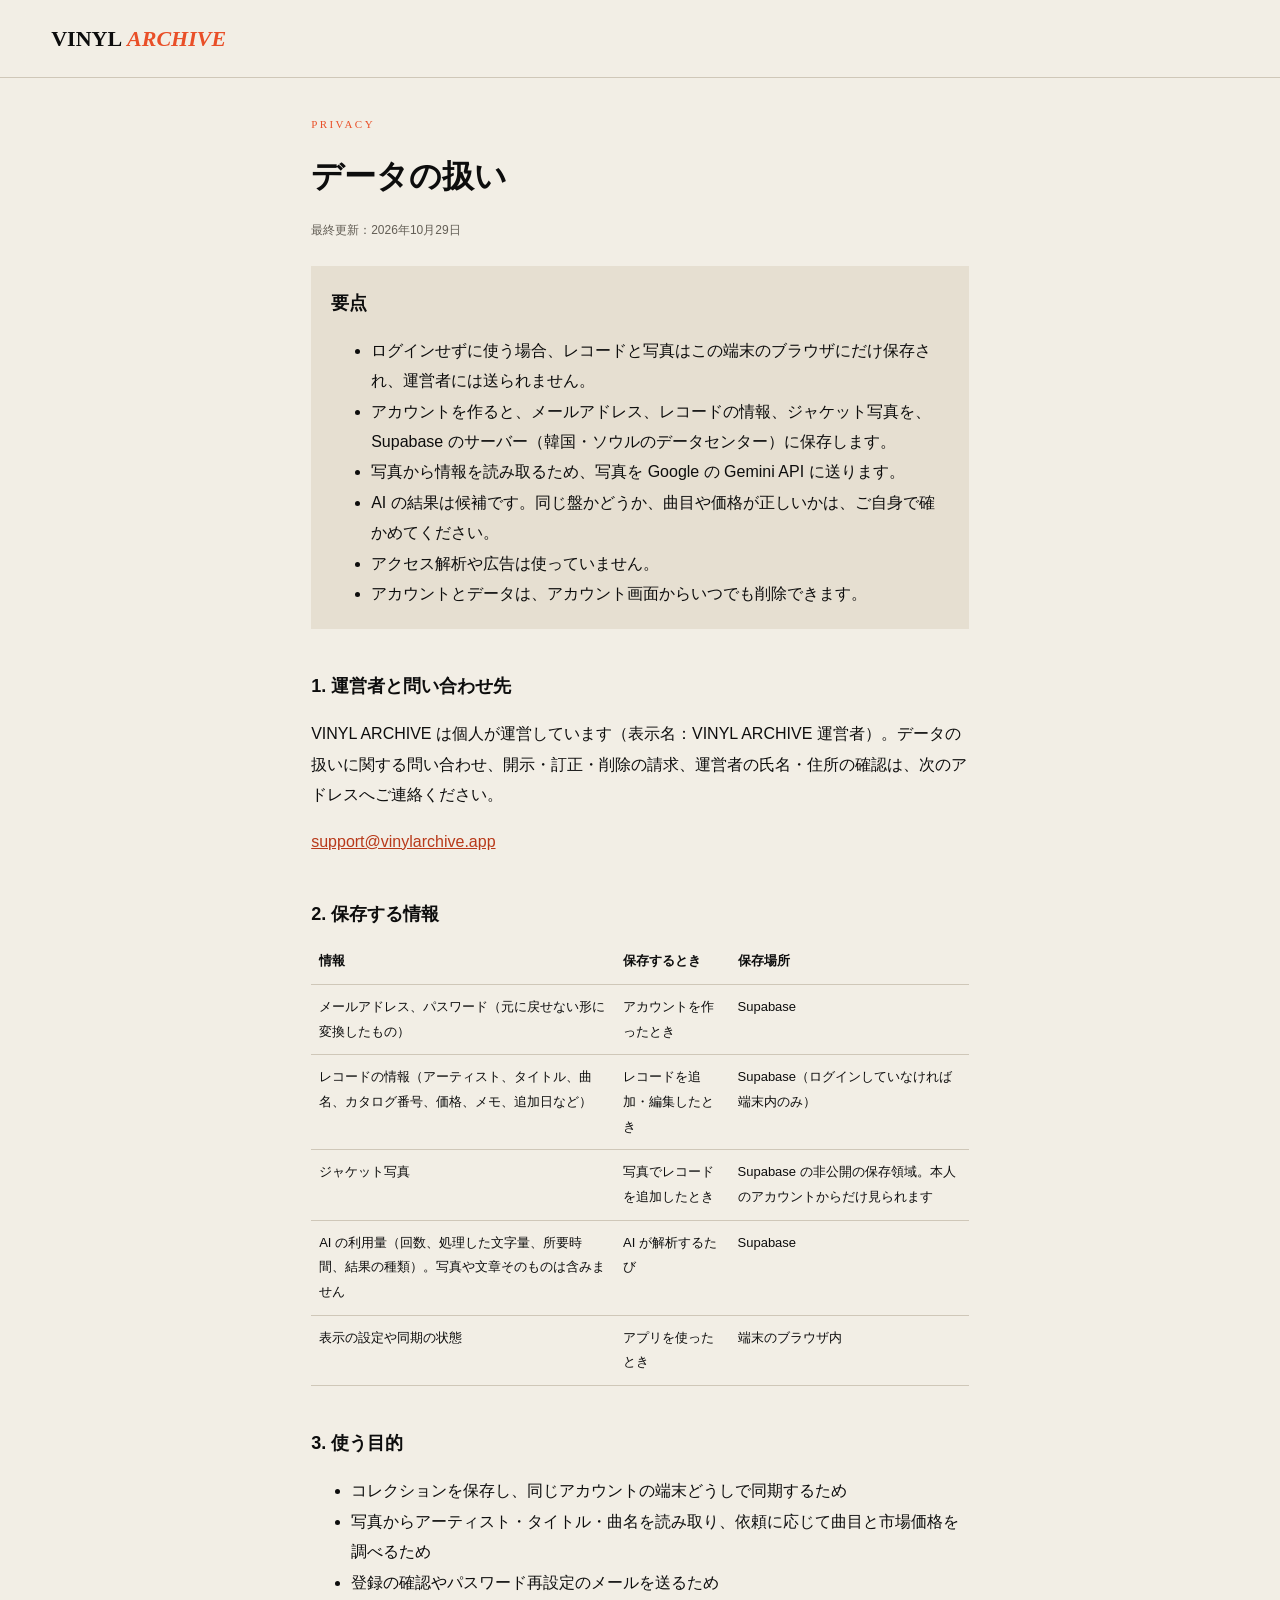
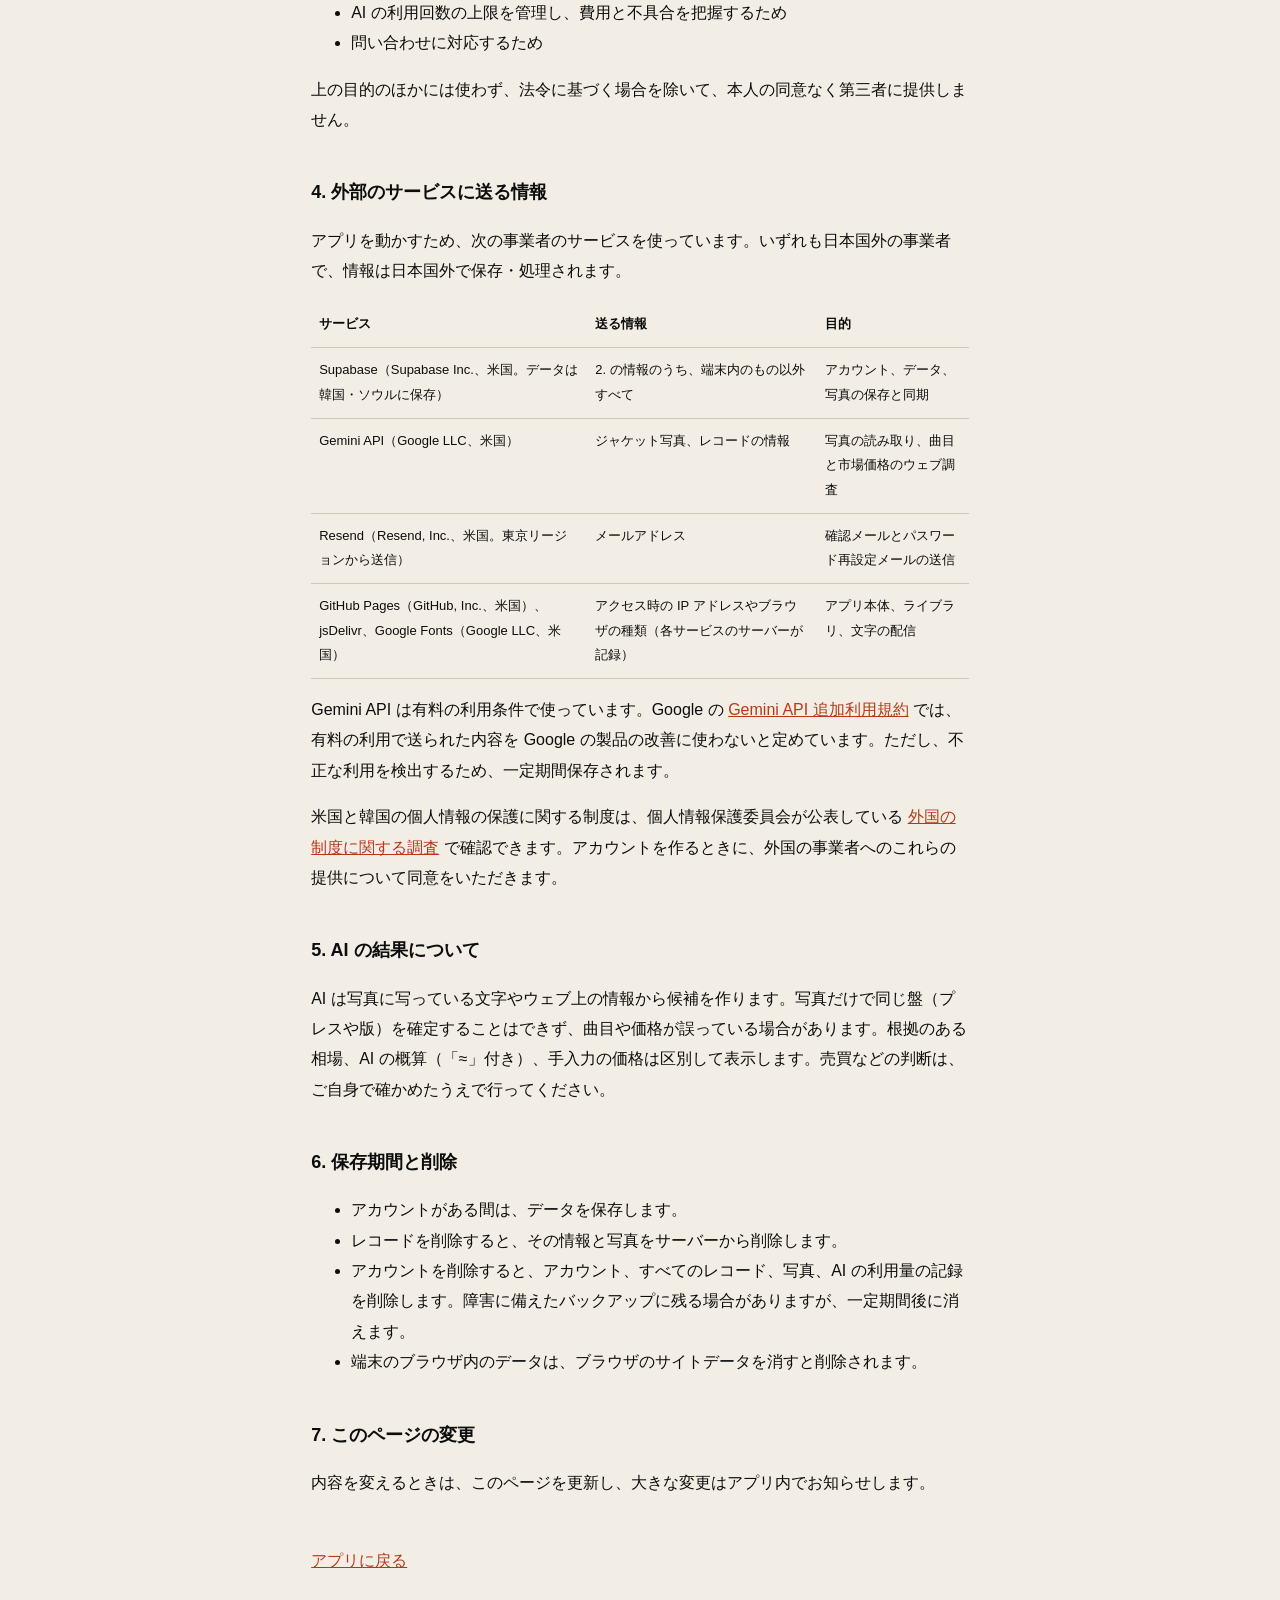
==== commit b183dd67: "CSPとSRIを追加し、利用者間の分離を本番DBで確認（R5） - index.html / privacy.html に Content-Security-Policy を設定。   読み込み先を自" ====
--- a/privacy.html
+++ b/privacy.html
@@ -3,6 +3,10 @@
   <head>
     <meta charset="utf-8" />
     <meta name="viewport" content="width=device-width,initial-scale=1" />
+    <meta
+      http-equiv="Content-Security-Policy"
+      content="default-src 'self'; script-src 'self' https://cdn.jsdelivr.net; style-src 'self' https://fonts.googleapis.com; font-src https://fonts.gstatic.com; img-src 'self' data: blob: https://opsyfbhzhpeacdalmsju.supabase.co; media-src 'self' blob:; connect-src 'self' https://opsyfbhzhpeacdalmsju.supabase.co wss://opsyfbhzhpeacdalmsju.supabase.co https://cdn.jsdelivr.net https://fonts.googleapis.com https://fonts.gstatic.com; worker-src 'self'; manifest-src 'self'; object-src 'none'; base-uri 'self'; form-action 'self'"
+    />
     <meta name="theme-color" content="#0c0c0c" />
     <title>データの扱い | VINYL ARCHIVE</title>
     <meta name="description" content="VINYL ARCHIVE が保存・送信するデータと、その目的・送信先・削除方法の説明。" />
--- a/styles.css
+++ b/styles.css
@@ -1794,3 +1794,8 @@
 .doc-back {
   margin-top: 48px;
 }
+.account-delete {
+  color: var(--red);
+  display: block;
+  margin-top: 16px;
+}
